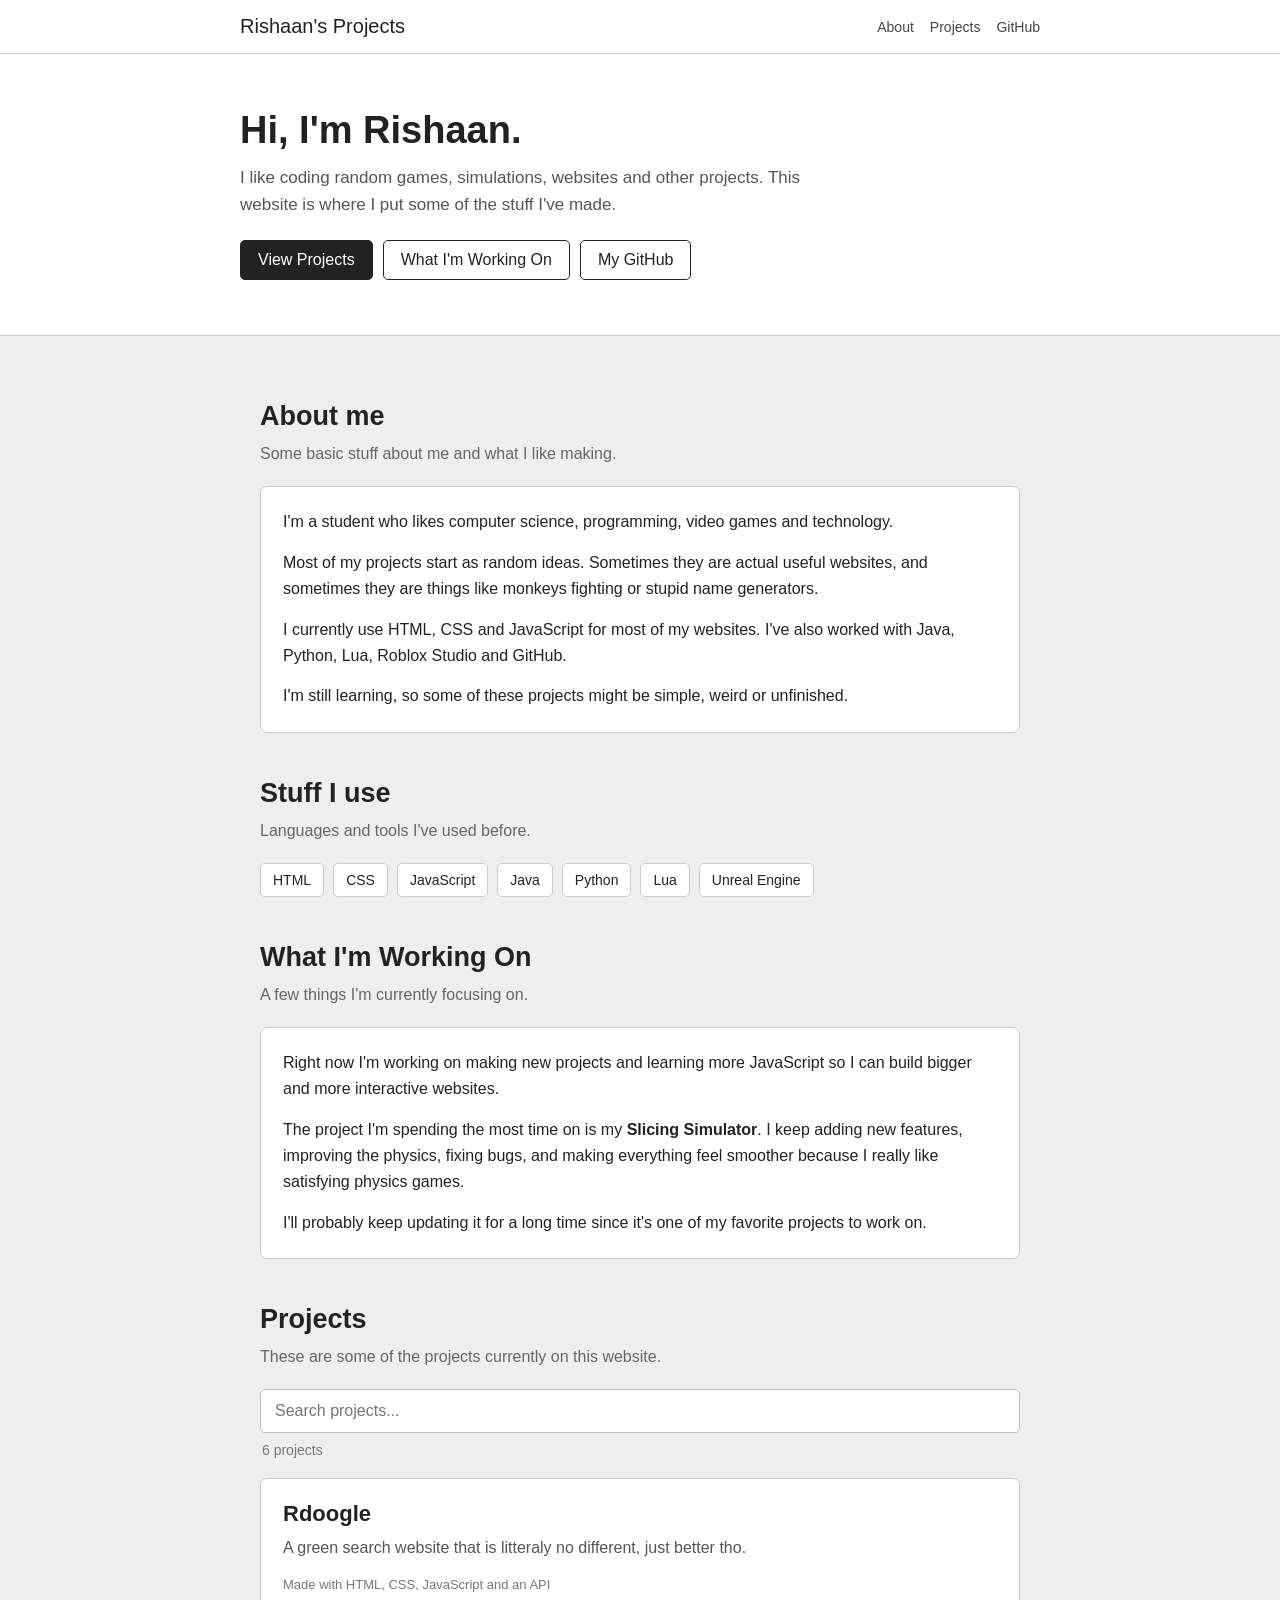
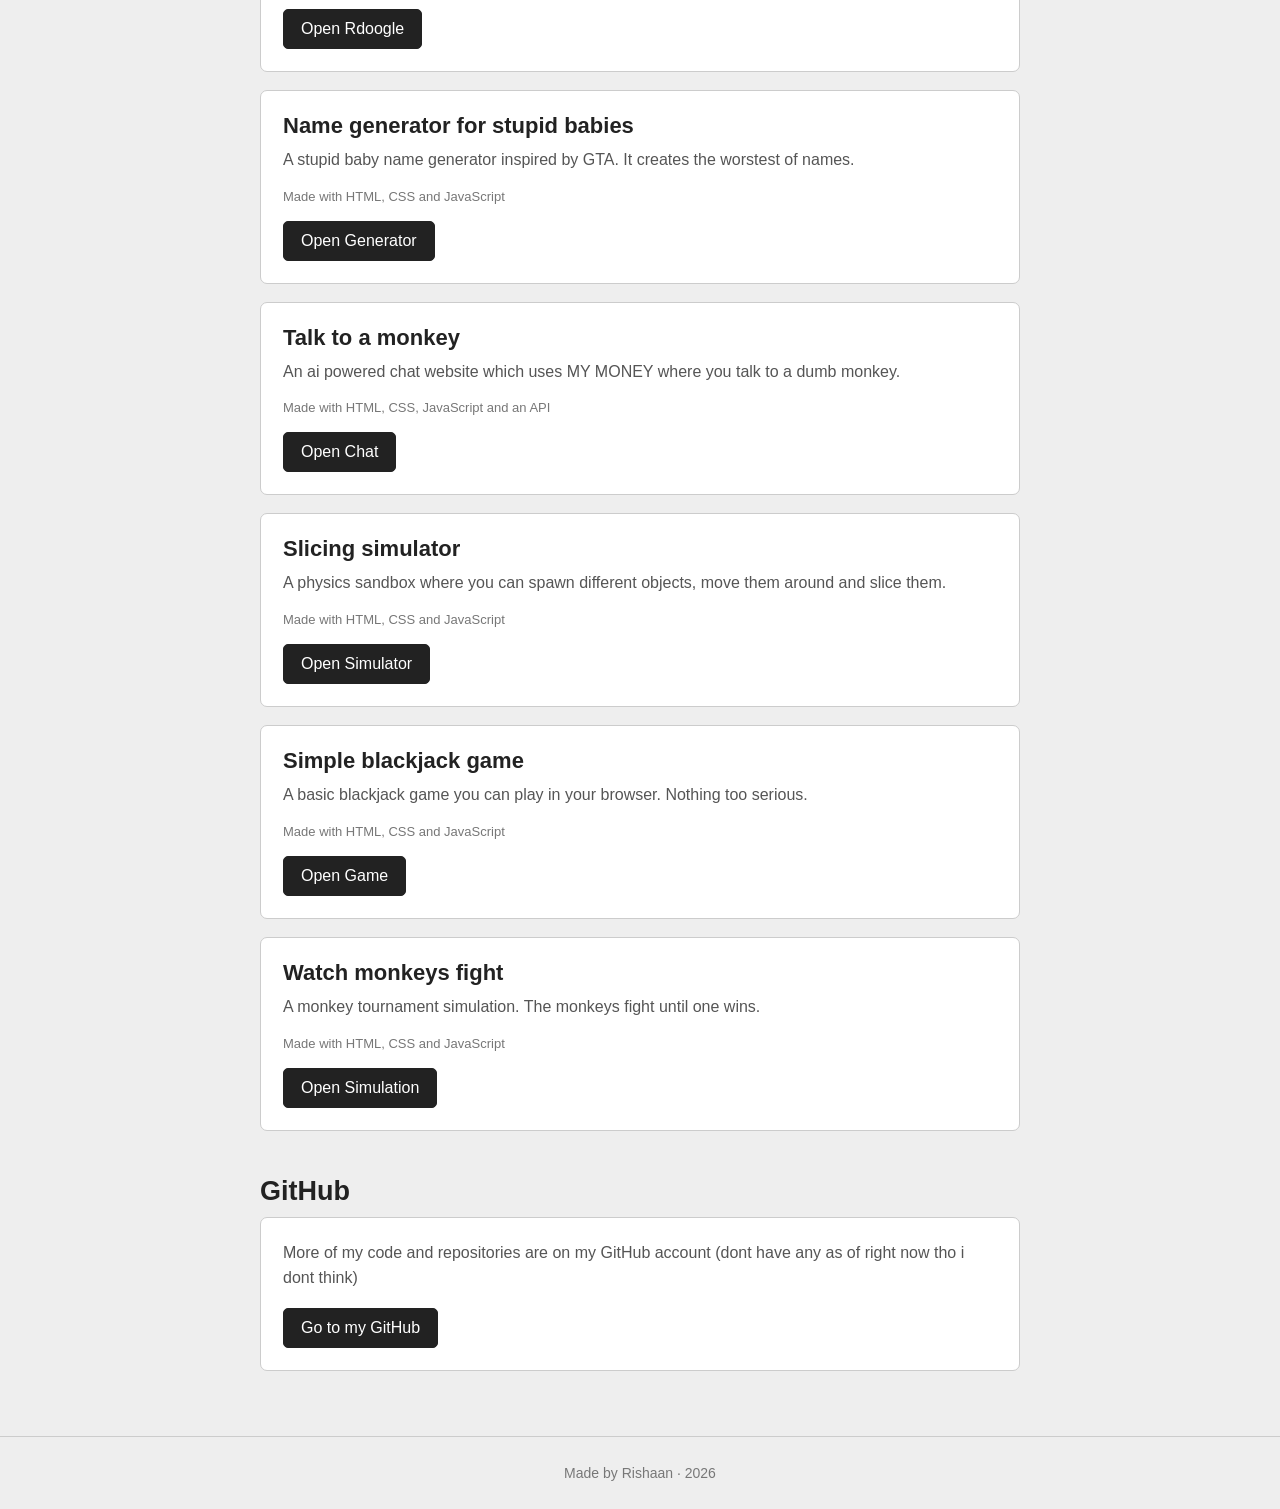
==== index.html @ 5bb7e5e8 "add Rdoogle to portfolio" ====
<!DOCTYPE html>
<html lang="en">
<head>
    <meta charset="UTF-8">
    <meta name="viewport" content="width=device-width, initial-scale=1.0">

    <title>Rishaan's Projects</title>

    <style>
        * {
            box-sizing: border-box;
        }

        html {
            scroll-behavior: smooth;
        }

        body {
            margin: 0;
            font-family: Arial, sans-serif;
            background: #eeeeee;
            color: #222;
        }

        nav {
            padding: 15px 20px;
            background: white;
            border-bottom: 1px solid #ccc;
        }

        .nav-content {
            display: flex;
            justify-content: space-between;
            align-items: center;
            max-width: 800px;
            margin: auto;
        }

        .nav-title {
            margin: 0;
            font-size: 20px;
        }

        .nav-links {
            display: flex;
            gap: 16px;
        }

        .nav-links a {
            color: #444;
            text-decoration: none;
            font-size: 14px;
        }

        .nav-links a:hover {
            text-decoration: underline;
        }

        header {
            padding: 55px 20px;
            background: white;
            border-bottom: 1px solid #ccc;
        }

        .header-content {
            max-width: 800px;
            margin: auto;
        }

        header h1 {
            margin: 0 0 12px;
            font-size: 38px;
        }

        header p {
            max-width: 620px;
            margin: 0;
            color: #555;
            font-size: 17px;
            line-height: 1.6;
        }

        .header-buttons {
            display: flex;
            flex-wrap: wrap;
            gap: 10px;
            margin-top: 22px;
        }

        .button {
            display: inline-block;
            padding: 10px 17px;
            border: 1px solid #222;
            border-radius: 5px;
            color: white;
            background: #222;
            text-decoration: none;
        }

        .button:hover {
            background: #444;
        }

        .button.secondary {
            color: #222;
            background: white;
        }

        .button.secondary:hover {
            background: #eeeeee;
        }

        main {
            max-width: 800px;
            margin: auto;
            padding: 20px;
        }

        section {
            margin: 45px 0;
        }

        section h2 {
            margin: 0 0 10px;
            font-size: 27px;
        }

        .section-description {
            margin: 0 0 20px;
            color: #666;
            line-height: 1.5;
        }

        .about-box {
            padding: 22px;
            border: 1px solid #ccc;
            border-radius: 7px;
            background: white;
        }

        .about-box p {
            margin: 0 0 14px;
            line-height: 1.65;
        }

        .about-box p:last-child {
            margin-bottom: 0;
        }

        .skills {
            display: flex;
            flex-wrap: wrap;
            gap: 9px;
        }

        .skill {
            padding: 8px 12px;
            border: 1px solid #ccc;
            border-radius: 5px;
            background: white;
            font-size: 14px;
        }

        .search-area {
            margin-bottom: 20px;
        }

        #projectSearch {
            width: 100%;
            padding: 12px 14px;
            border: 1px solid #bbb;
            border-radius: 5px;
            background: white;
            font-family: Arial, sans-serif;
            font-size: 16px;
        }

        #projectSearch:focus {
            border-color: #222;
            outline: 2px solid #222;
        }

        #resultCount {
            margin: 9px 2px 0;
            color: #777;
            font-size: 14px;
        }

        .project {
            padding: 22px;
            margin-bottom: 18px;
            border: 1px solid #ccc;
            border-radius: 7px;
            background: white;
        }

        .project h3 {
            margin: 0 0 9px;
            font-size: 22px;
        }

        .project p {
            margin: 0 0 16px;
            color: #555;
            line-height: 1.55;
        }

        .project-info {
            margin-bottom: 17px;
            color: #777;
            font-size: 13px;
        }

        #noResults {
            display: none;
            padding: 25px 0;
            color: #777;
            text-align: center;
        }

        .contact-box {
            padding: 22px;
            border: 1px solid #ccc;
            border-radius: 7px;
            background: white;
        }

        .contact-box p {
            margin: 0 0 17px;
            color: #555;
            line-height: 1.6;
        }

        footer {
            padding: 28px 20px;
            border-top: 1px solid #ccc;
            color: #777;
            text-align: center;
            font-size: 14px;
        }

        @media (max-width: 550px) {
            .nav-links {
                gap: 10px;
            }

            .nav-links a {
                font-size: 13px;
            }

            header {
                padding: 42px 20px;
            }

            header h1 {
                font-size: 32px;
            }

            .project {
                padding: 18px;
            }
        }
    </style>
</head>

<body>

<nav>
    <div class="nav-content">
        <p class="nav-title">Rishaan's Projects</p>

        <div class="nav-links">
            <a href="#about">About</a>
            <a href="#projects">Projects</a>
            <a href="#contact">GitHub</a>
        </div>
    </div>
</nav>

<header>
    <div class="header-content">
        <h1>Hi, I'm Rishaan.</h1>

        <p>
            I like coding random games, simulations, websites and other
            projects. This website is where I put some of the stuff I've made.
        </p>

        <div class="header-buttons">
    <a class="button" href="#projects">
        View Projects
    </a>

    <a class="button secondary" href="#working">
        What I'm Working On
    </a>

    <a
        class="button secondary"
        href="https://github.com/rdogif"
        target="_blank"
        rel="noopener noreferrer"
    >
        My GitHub
    </a>
</div>
    </div>
</header>

<main>

    <section id="about">
        <h2>About me</h2>

        <p class="section-description">
            Some basic stuff about me and what I like making.
        </p>

        <div class="about-box">
            <p>
                I'm a student who likes computer science, programming,
                video games and technology.
            </p>

            <p>
                Most of my projects start as random ideas. Sometimes they are
                actual useful websites, and sometimes they are things like
                monkeys fighting or stupid name generators.
            </p>

            <p>
                I currently use HTML, CSS and JavaScript for most of my
                websites. I've also worked with Java, Python, Lua, Roblox
                Studio and GitHub.
            </p>

            <p>
                I'm still learning, so some of these projects might be simple,
                weird or unfinished.
            </p>
        </div>
    </section>

    <section id="skills">
        <h2>Stuff I use</h2>

        <p class="section-description">
            Languages and tools I've used before.
        </p>

        <div class="skills">
            <span class="skill">HTML</span>
            <span class="skill">CSS</span>
            <span class="skill">JavaScript</span>
            <span class="skill">Java</span>
            <span class="skill">Python</span>
            <span class="skill">Lua</span>
 <span class="skill">Unreal Engine</span>

        </div>
    </section>
<section id="working">
    <h2>What I'm Working On</h2>

    <p class="section-description">
        A few things I'm currently focusing on.
    </p>

    <div class="about-box">
        <p>
            Right now I'm working on making new projects and learning more
            JavaScript so I can build bigger and more interactive websites.
        </p>

        <p>
            The project I'm spending the most time on is my
            <strong>Slicing Simulator</strong>. I keep adding new features,
            improving the physics, fixing bugs, and making everything feel
            smoother because I really like satisfying physics games.
        </p>

        <p>
            I'll probably keep updating it for a long time since it's one of
            my favorite projects to work on.
        </p>
    </div>
</section>
    <section id="projects">
        <h2>Projects</h2>

        <p class="section-description">
            These are some of the projects currently on this website.
        </p>

        <div class="search-area">
            <input
                type="search"
                id="projectSearch"
                placeholder="Search projects..."
                aria-label="Search projects"
                autocomplete="off"
            >

            <p id="resultCount"></p>
        </div>

        <div id="projectContainer">

            <div class="project">
                <h3>Rdoogle</h3>

                <p>
                    A green search website that is litteraly no different,
                    just better tho.
                </p>

                <div class="project-info">
                    Made with HTML, CSS, JavaScript and an API
                </div>

                <a class="button" href="rdoogle/">
                    Open Rdoogle
                </a>
            </div>

            <div class="project">
                <h3>Name generator for stupid babies</h3>

                <p>
                    A stupid baby name generator inspired by GTA.
                    It creates the worstest of names.
                </p>

                <div class="project-info">
                    Made with HTML, CSS and JavaScript
                </div>

                <a class="button" href="gtabrr/">
                    Open Generator
                </a>
            </div>

            <div class="project">
                <h3>Talk to a monkey</h3>

                <p>
                    An ai powered chat website which uses MY MONEY where you talk to a dumb monkey.
            
                </p>

                <div class="project-info">
                    Made with HTML, CSS, JavaScript and an API
                </div>

                <a class="button" href="mchat/">
                    Open Chat
                </a>
            </div>

            <div class="project">
                <h3>Slicing simulator</h3>

                <p>
                    A physics sandbox where you can spawn different objects,
                    move them around and slice them.
                </p>

                <div class="project-info">
                    Made with HTML, CSS and JavaScript
                </div>

                <a class="button" href="ssim/">
                    Open Simulator
                </a>
            </div>

            <div class="project">
                <h3>Simple blackjack game</h3>

                <p>
                    A basic blackjack game you can play in your browser.
                    Nothing too serious.
                </p>

                <div class="project-info">
                    Made with HTML, CSS and JavaScript
                </div>

                <a class="button" href="blackjack/">
                    Open Game
                </a>
            </div>

            <div class="project">
                <h3>Watch monkeys fight</h3>

                <p>
                    A monkey tournament simulation.
                    The monkeys fight until one wins.
                </p>

                <div class="project-info">
                    Made with HTML, CSS and JavaScript
                </div>

                <a class="button" href="mfight/">
                    Open Simulation
                </a>
            </div>

            <p id="noResults">
                No projects found.
            </p>

        </div>
    </section>

    <section id="contact">
        <h2>GitHub</h2>

        <div class="contact-box">
            <p>
                More of my code and repositories are on my GitHub account (dont have any as of right now tho i dont think)
            </p>

            <a
                class="button"
                href="https://github.com/rdogif"
                target="_blank"
                rel="noopener noreferrer"
            >
                Go to my GitHub
            </a>
        </div>
    </section>

</main>

<footer>
    Made by Rishaan · <span id="year"></span>
</footer>

<script>
    const searchBar = document.getElementById("projectSearch");
    const projects = document.querySelectorAll(".project");
    const noResults = document.getElementById("noResults");
    const resultCount = document.getElementById("resultCount");
    const year = document.getElementById("year");

    function updateSearch() {
        const searchText = searchBar.value.toLowerCase().trim();
        let visibleProjects = 0;

        projects.forEach(function (project) {
            const projectText = project.textContent.toLowerCase();
            const matchesSearch = projectText.includes(searchText);

            if (matchesSearch) {
                project.style.display = "block";
                visibleProjects++;
            } else {
                project.style.display = "none";
            }
        });

        if (visibleProjects === 0) {
            noResults.style.display = "block";
        } else {
            noResults.style.display = "none";
        }

        if (visibleProjects === 1) {
            resultCount.textContent = "1 project";
        } else {
            resultCount.textContent = visibleProjects + " projects";
        }
    }

    searchBar.addEventListener("input", updateSearch);

    year.textContent = new Date().getFullYear();

    updateSearch();
</script>

</body>
</html>
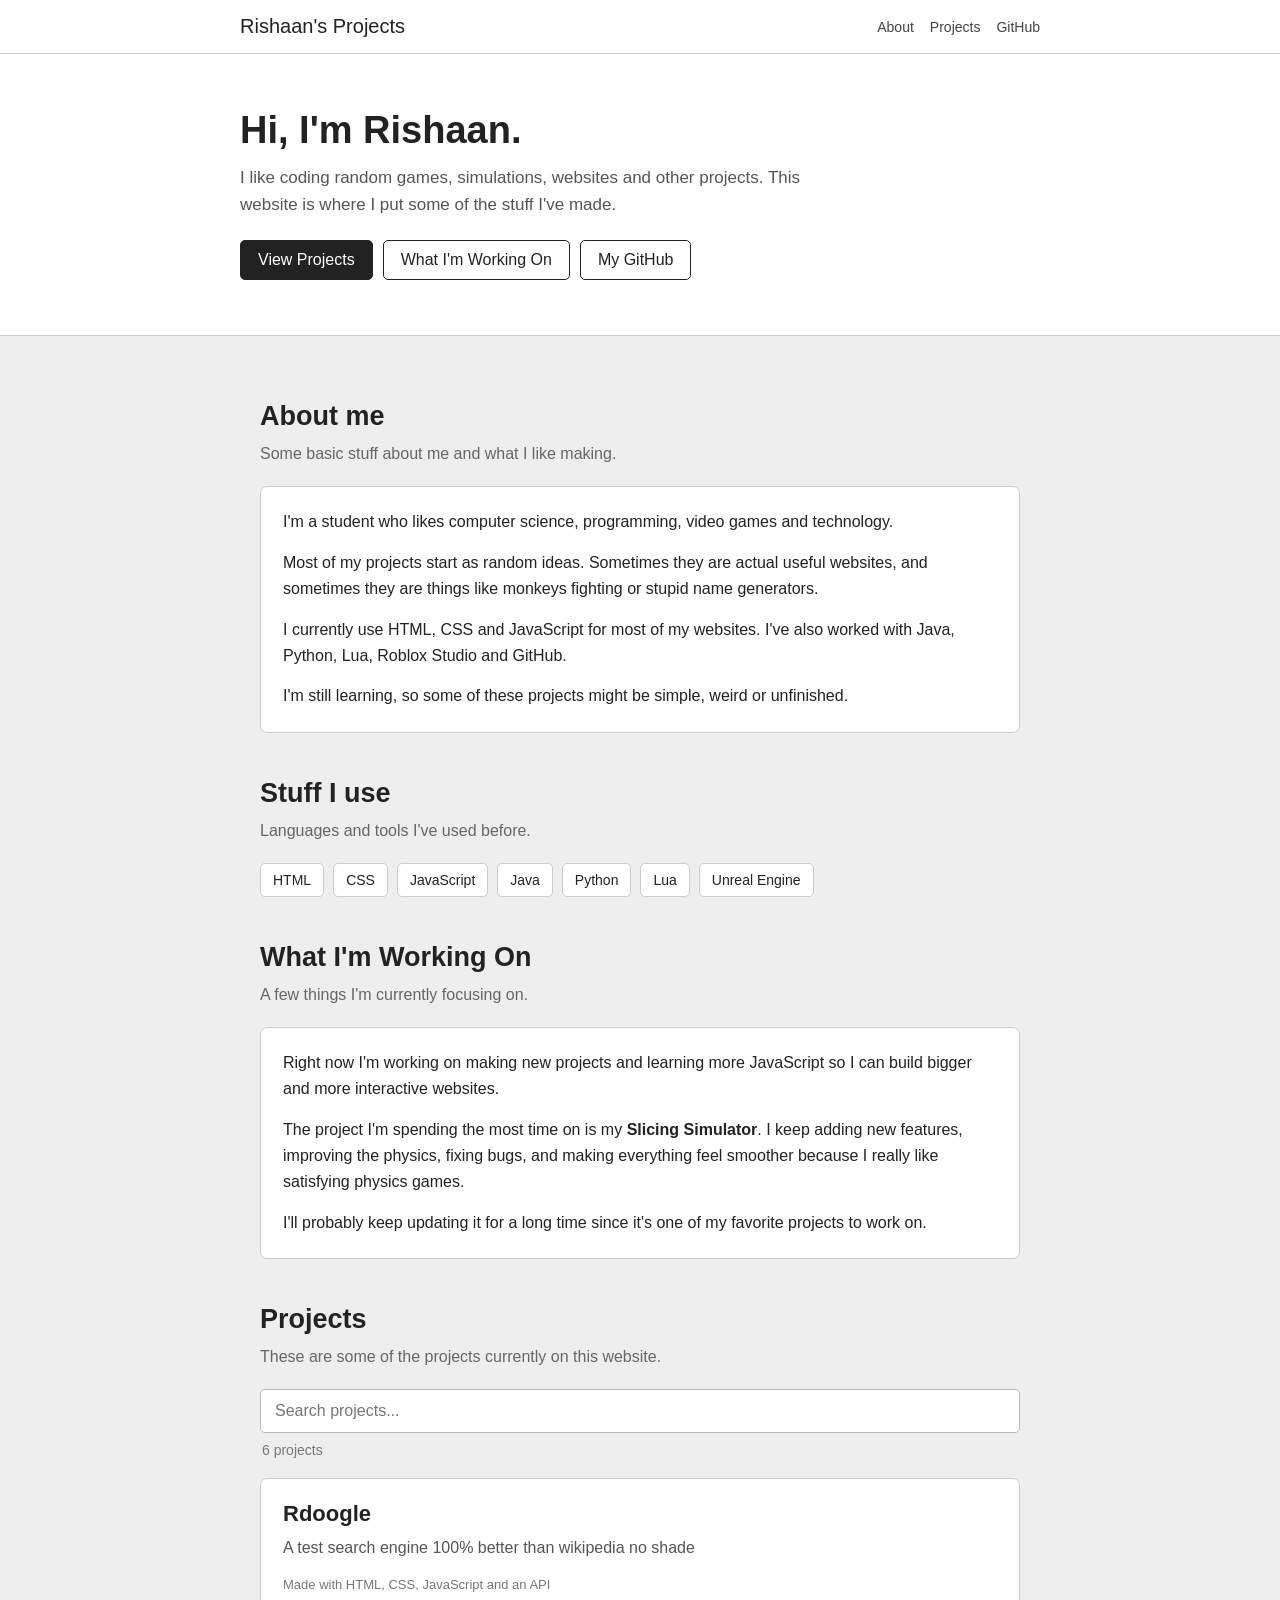
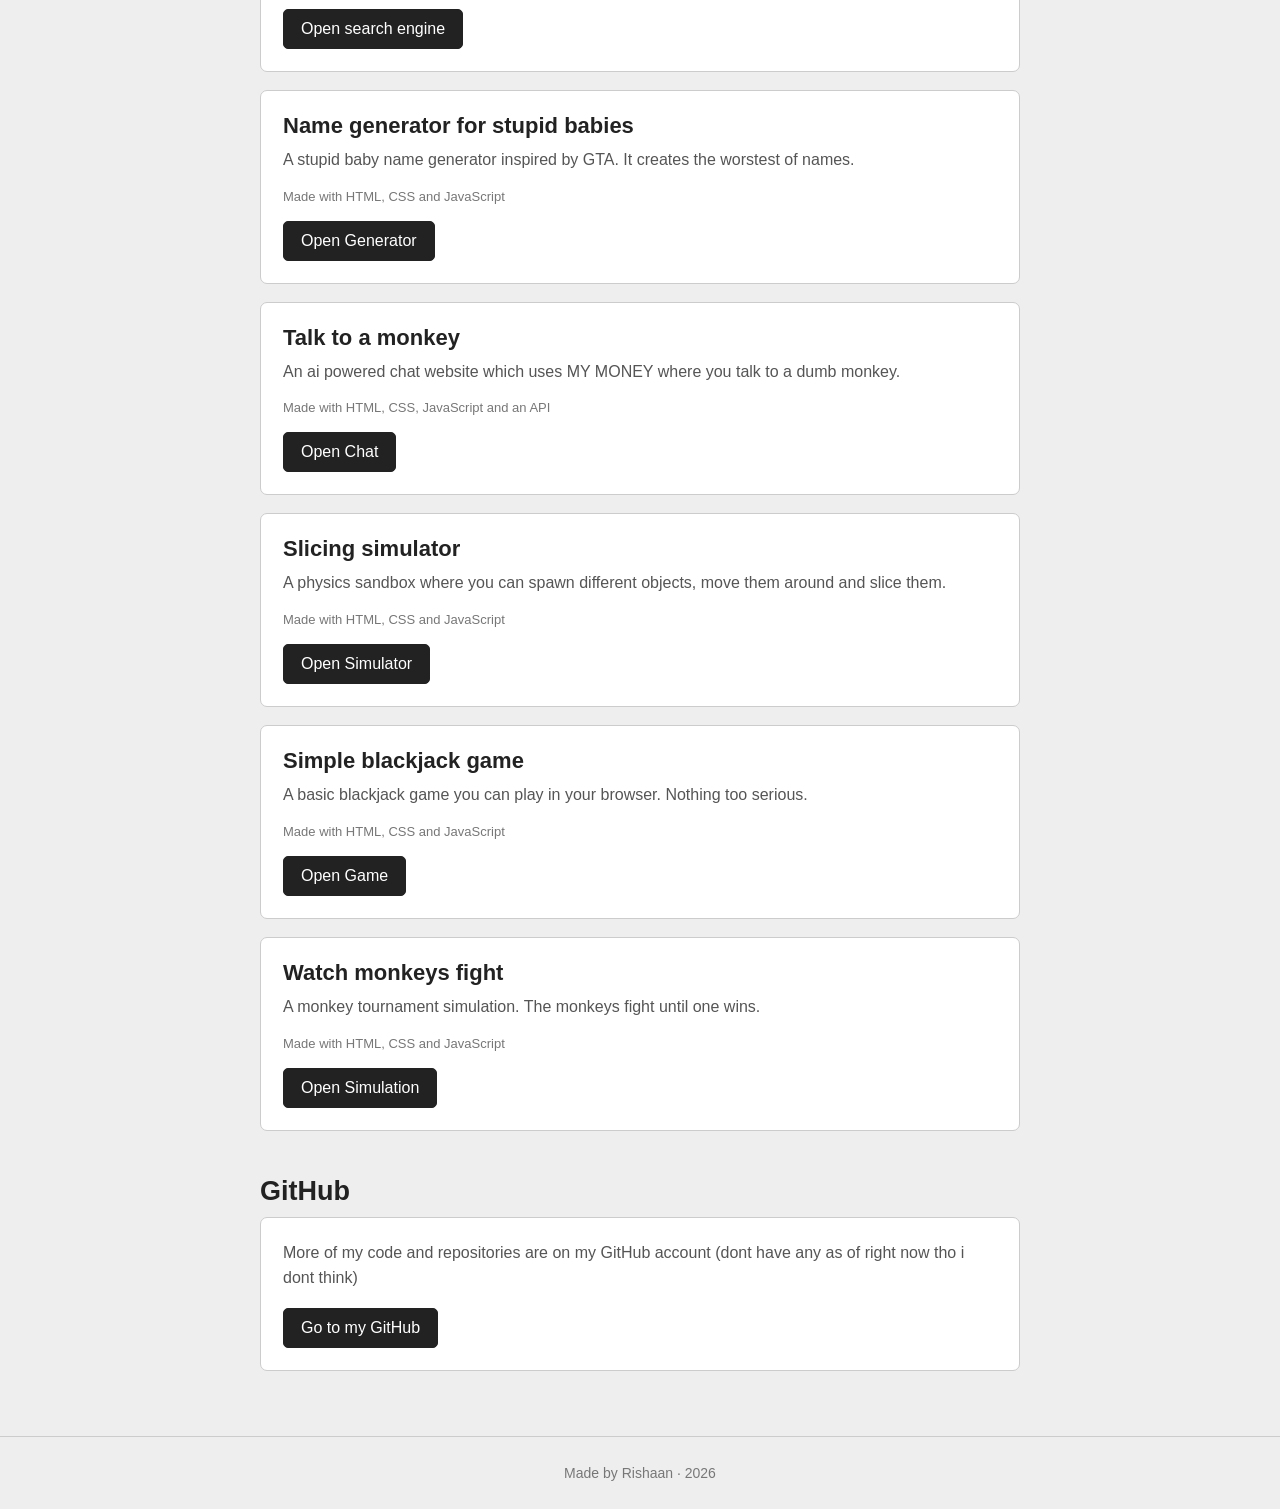
==== commit c4cc7e28: "Revise project description and link text" ====
--- a/index.html
+++ b/index.html
@@ -410,8 +410,7 @@
                 <h3>Rdoogle</h3>
 
                 <p>
-                    A green search website that is litteraly no different,
-                    just better tho.
+                    A test search engine 100% better than wikipedia no shade
                 </p>
 
                 <div class="project-info">
@@ -419,7 +418,7 @@
                 </div>
 
                 <a class="button" href="rdoogle/">
-                    Open Rdoogle
+                    Open search engine
                 </a>
             </div>
 
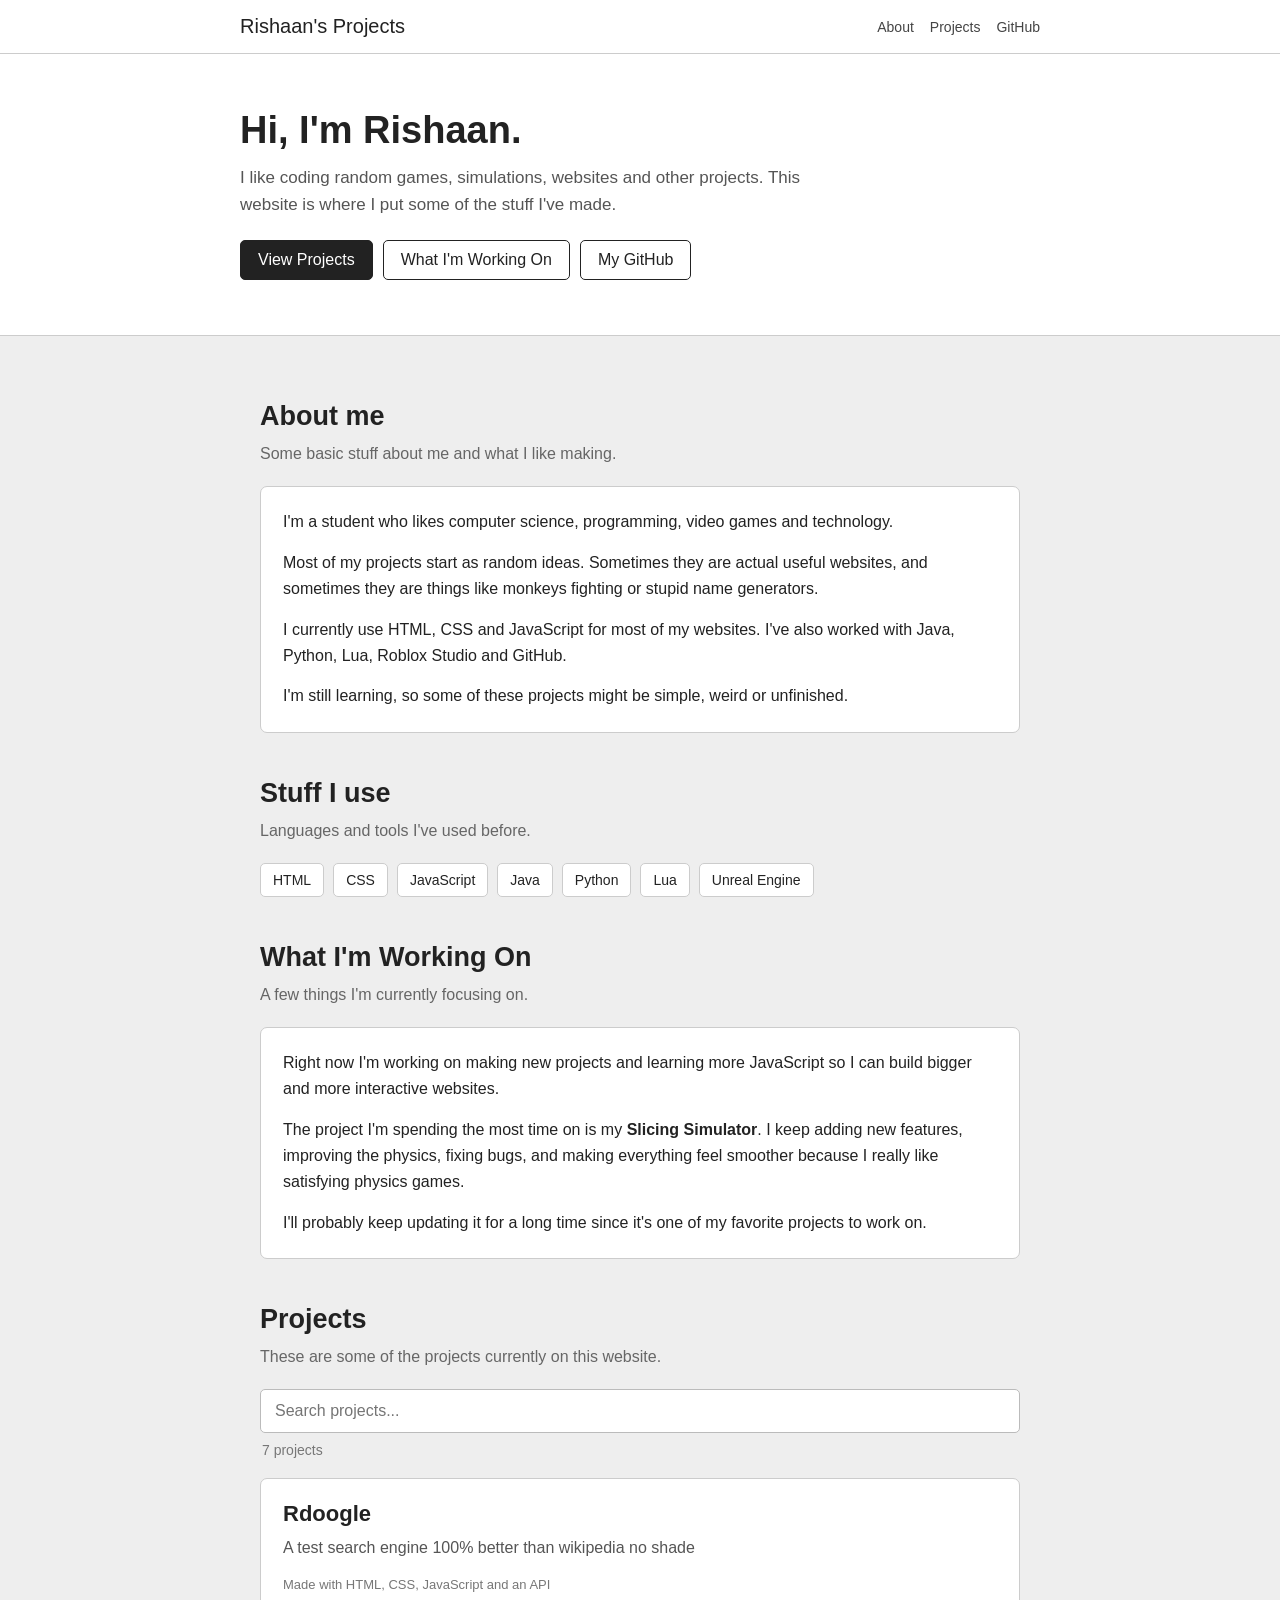
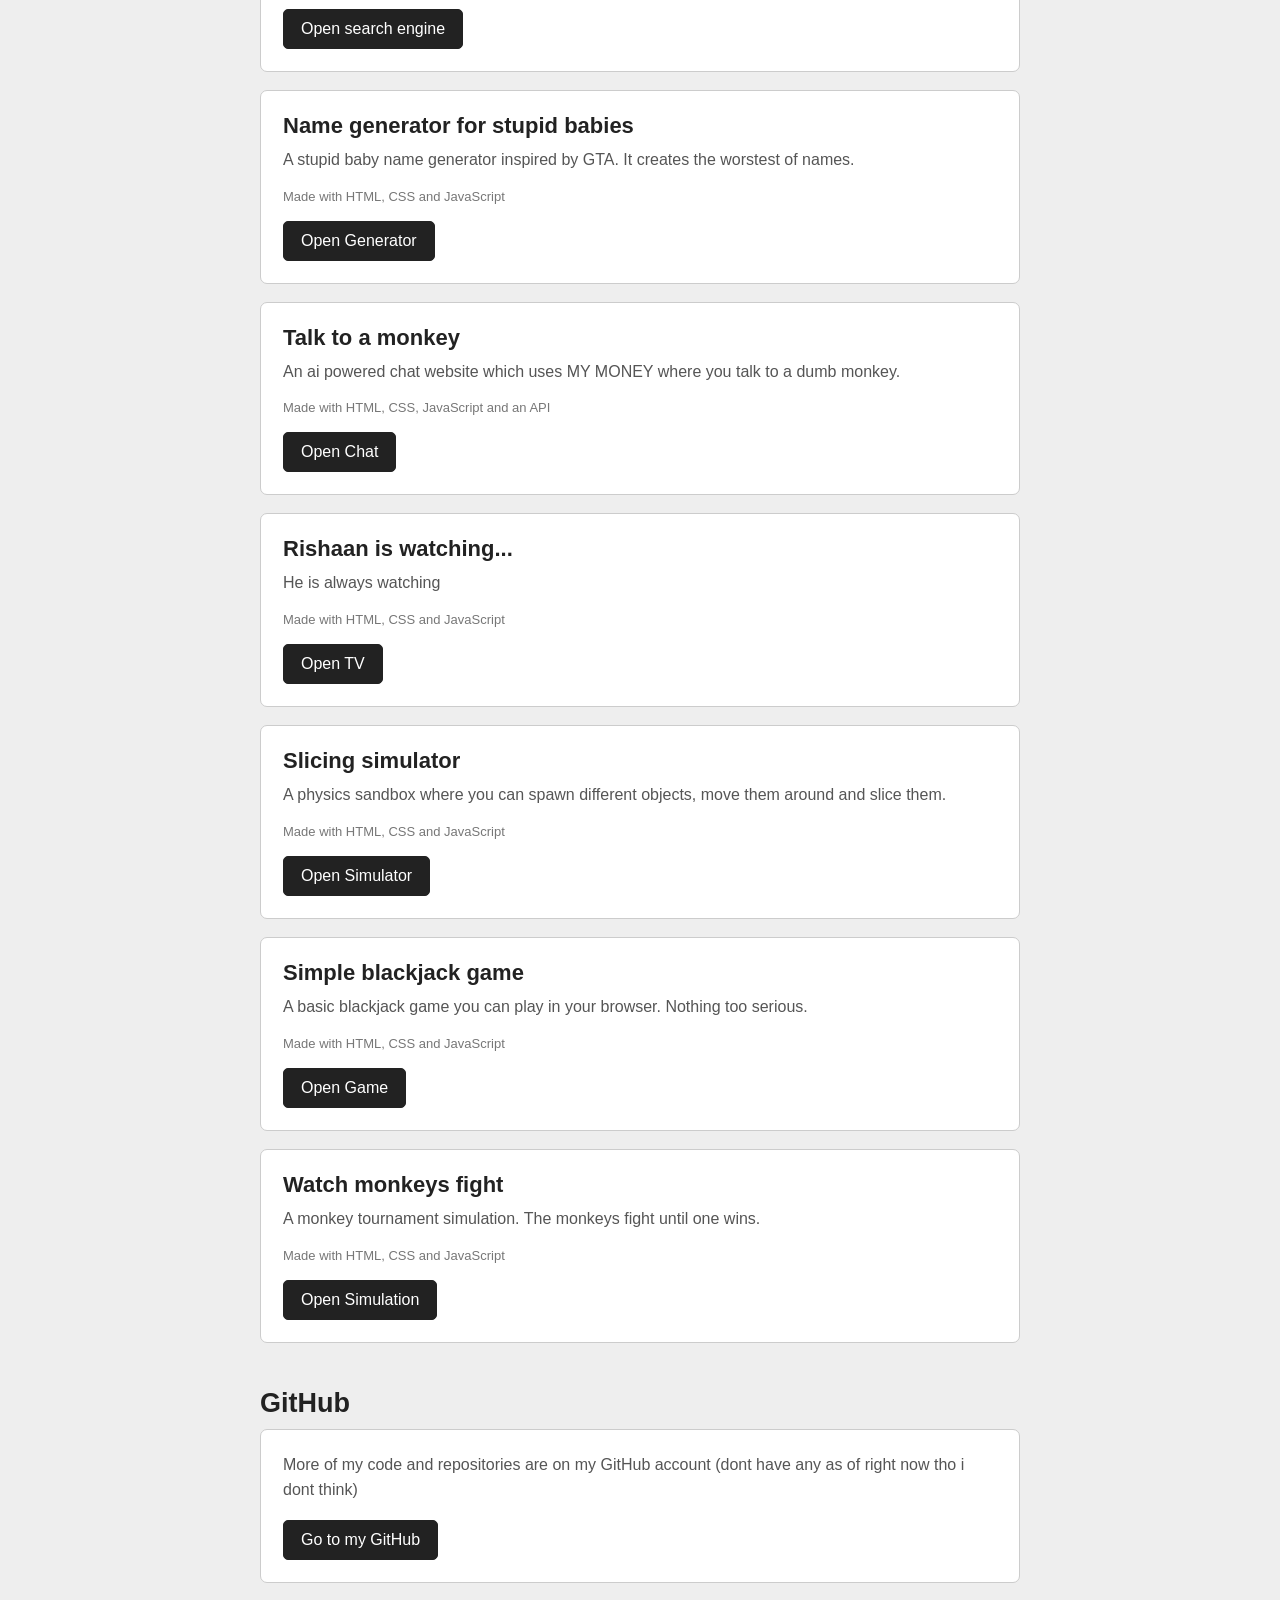
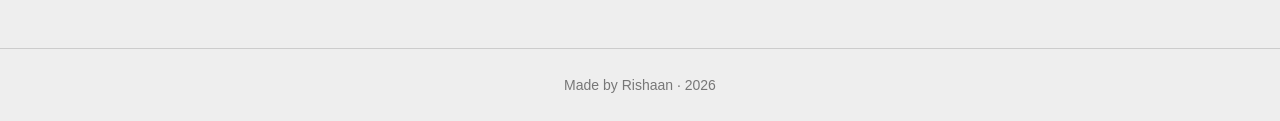
==== commit 7349f21e: "Add project section for Rishaan's watching status" ====
--- a/index.html
+++ b/index.html
@@ -456,6 +456,23 @@
                 </a>
             </div>
 
+   <div class="project">
+                <h3>Rishaan is watching...</h3>
+
+                <p>
+                    He is always watching
+                </p>
+
+                <div class="project-info">
+                    Made with HTML, CSS and JavaScript
+                </div>
+
+                <a class="button" href="gtabrr/">
+                    Open TV
+                </a>
+            </div>
+
+            
             <div class="project">
                 <h3>Slicing simulator</h3>
 
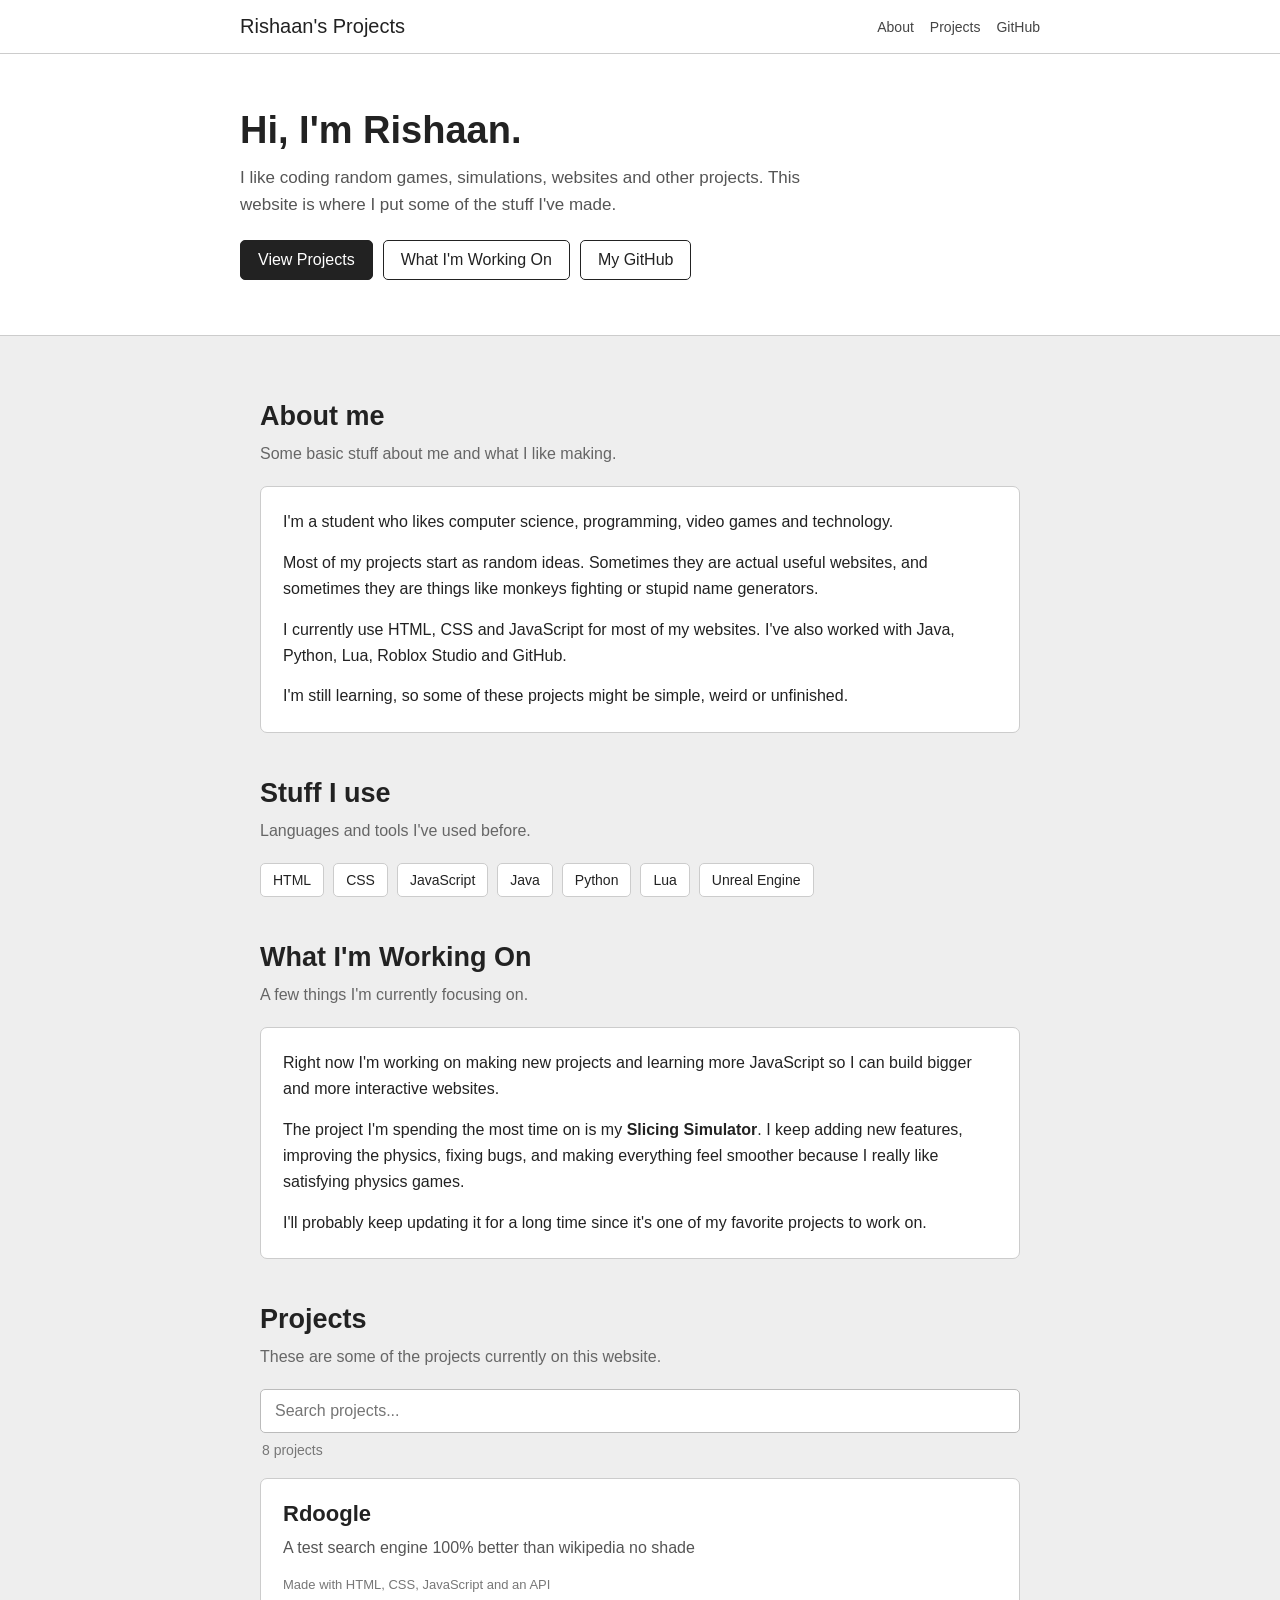
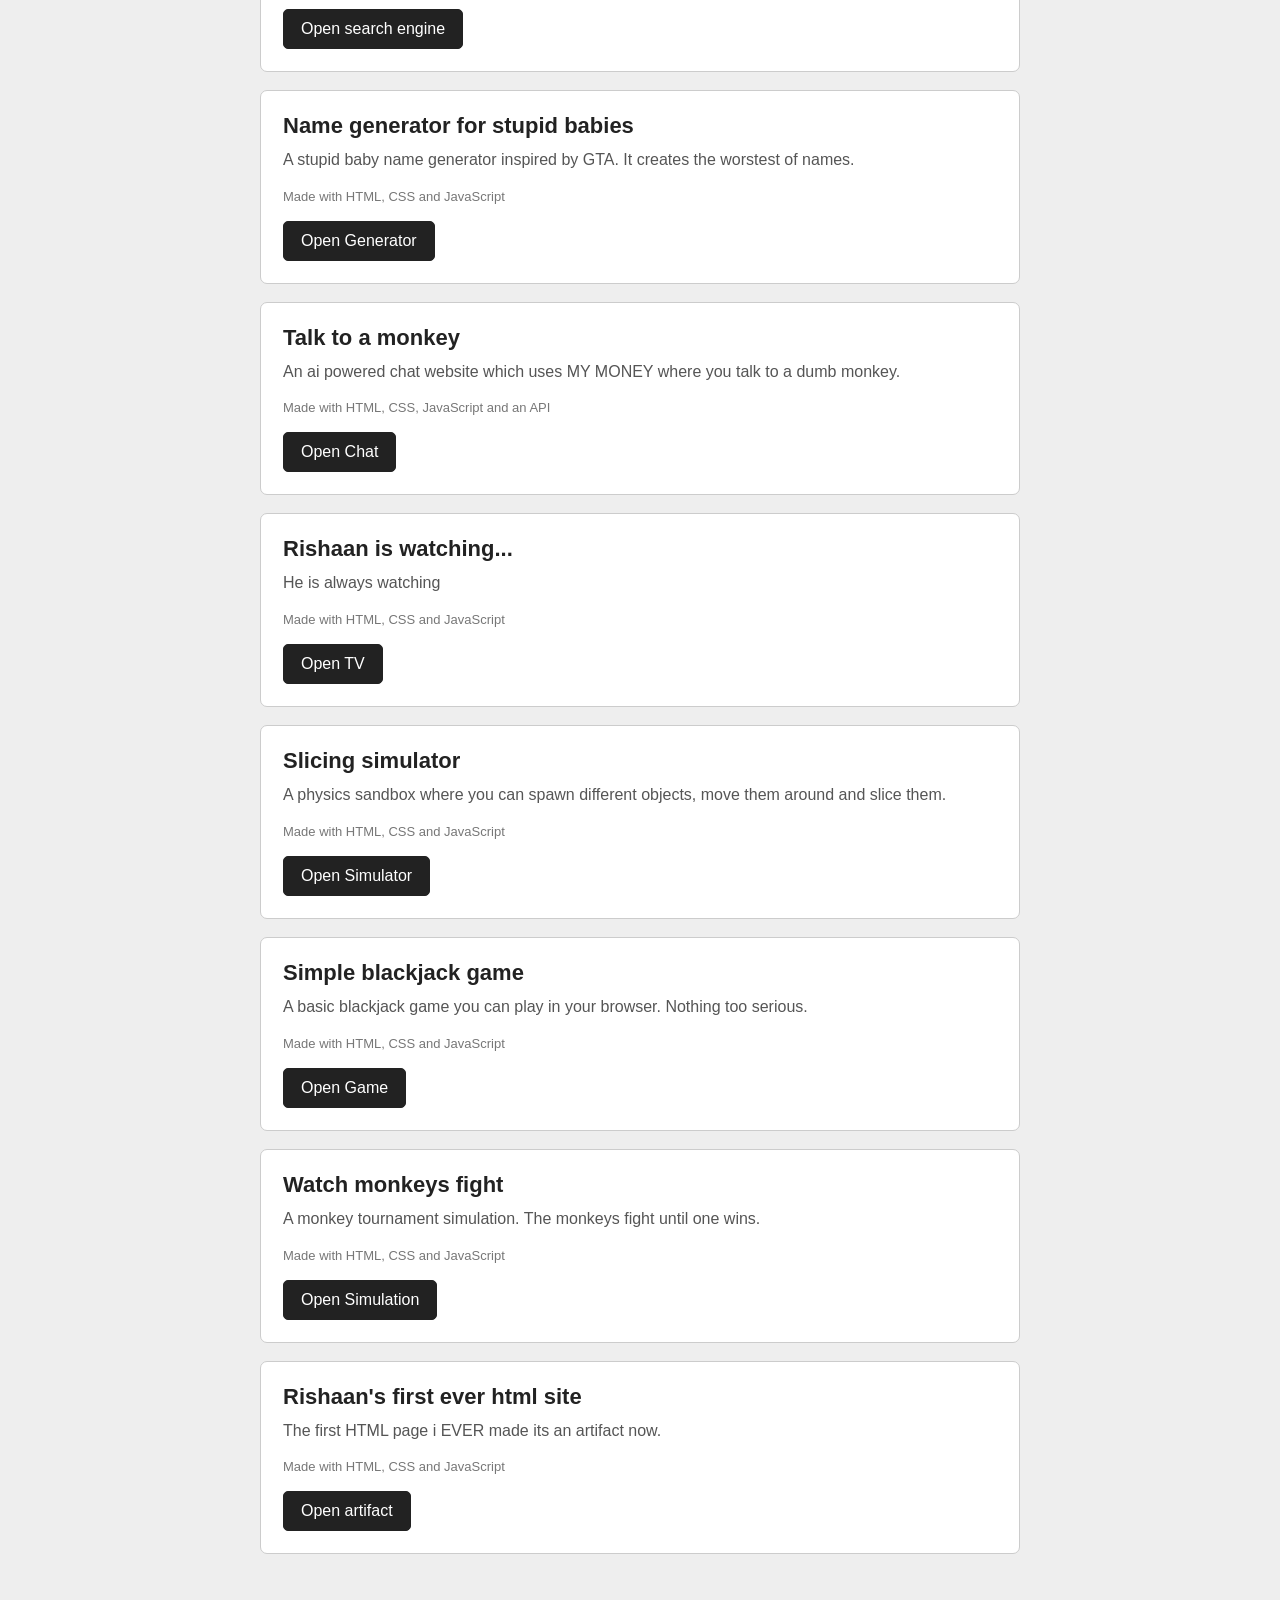
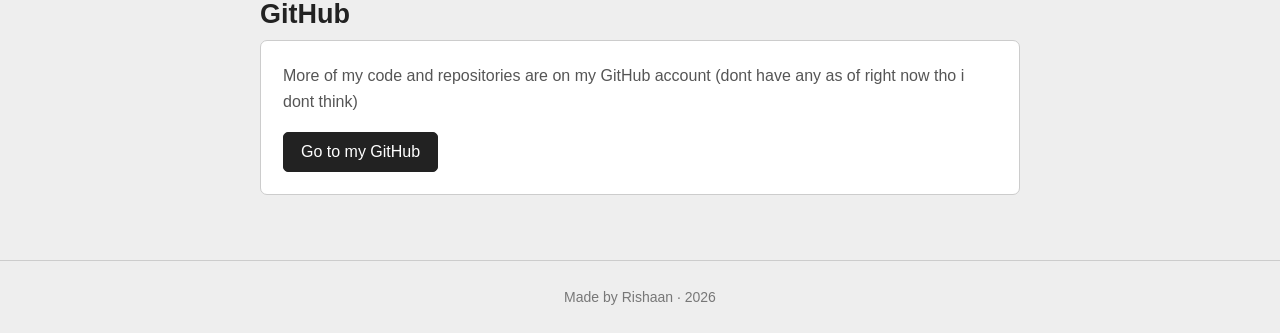
==== commit a3ef9421: "Add project section for Rishaan's first HTML site" ====
--- a/index.html
+++ b/index.html
@@ -7,6 +7,15 @@
     <title>Rishaan's Projects</title>
 
     <style>
+        html, body {
+    margin: 0;
+    scrollbar-width: none; /* Firefox */
+}
+
+html::-webkit-scrollbar,
+body::-webkit-scrollbar {
+    display: none; /* Chrome, Edge, Safari */
+}
         * {
             box-sizing: border-box;
         }
@@ -467,7 +476,7 @@
                     Made with HTML, CSS and JavaScript
                 </div>
 
-                <a class="button" href="gtabrr/">
+                <a class="button" href="riw/">
                     Open TV
                 </a>
             </div>
@@ -523,6 +532,24 @@
                     Open Simulation
                 </a>
             </div>
+
+            <div class="project">
+                <h3>Rishaan's first ever html site</h3>
+
+                <p>
+                    The first HTML page i EVER made
+                    its an artifact now.
+                </p>
+
+                <div class="project-info">
+                    Made with HTML, CSS and JavaScript
+                </div>
+
+                <a class="button" href="first/">
+                    Open artifact
+                </a>
+            </div>
+            
 
             <p id="noResults">
                 No projects found.
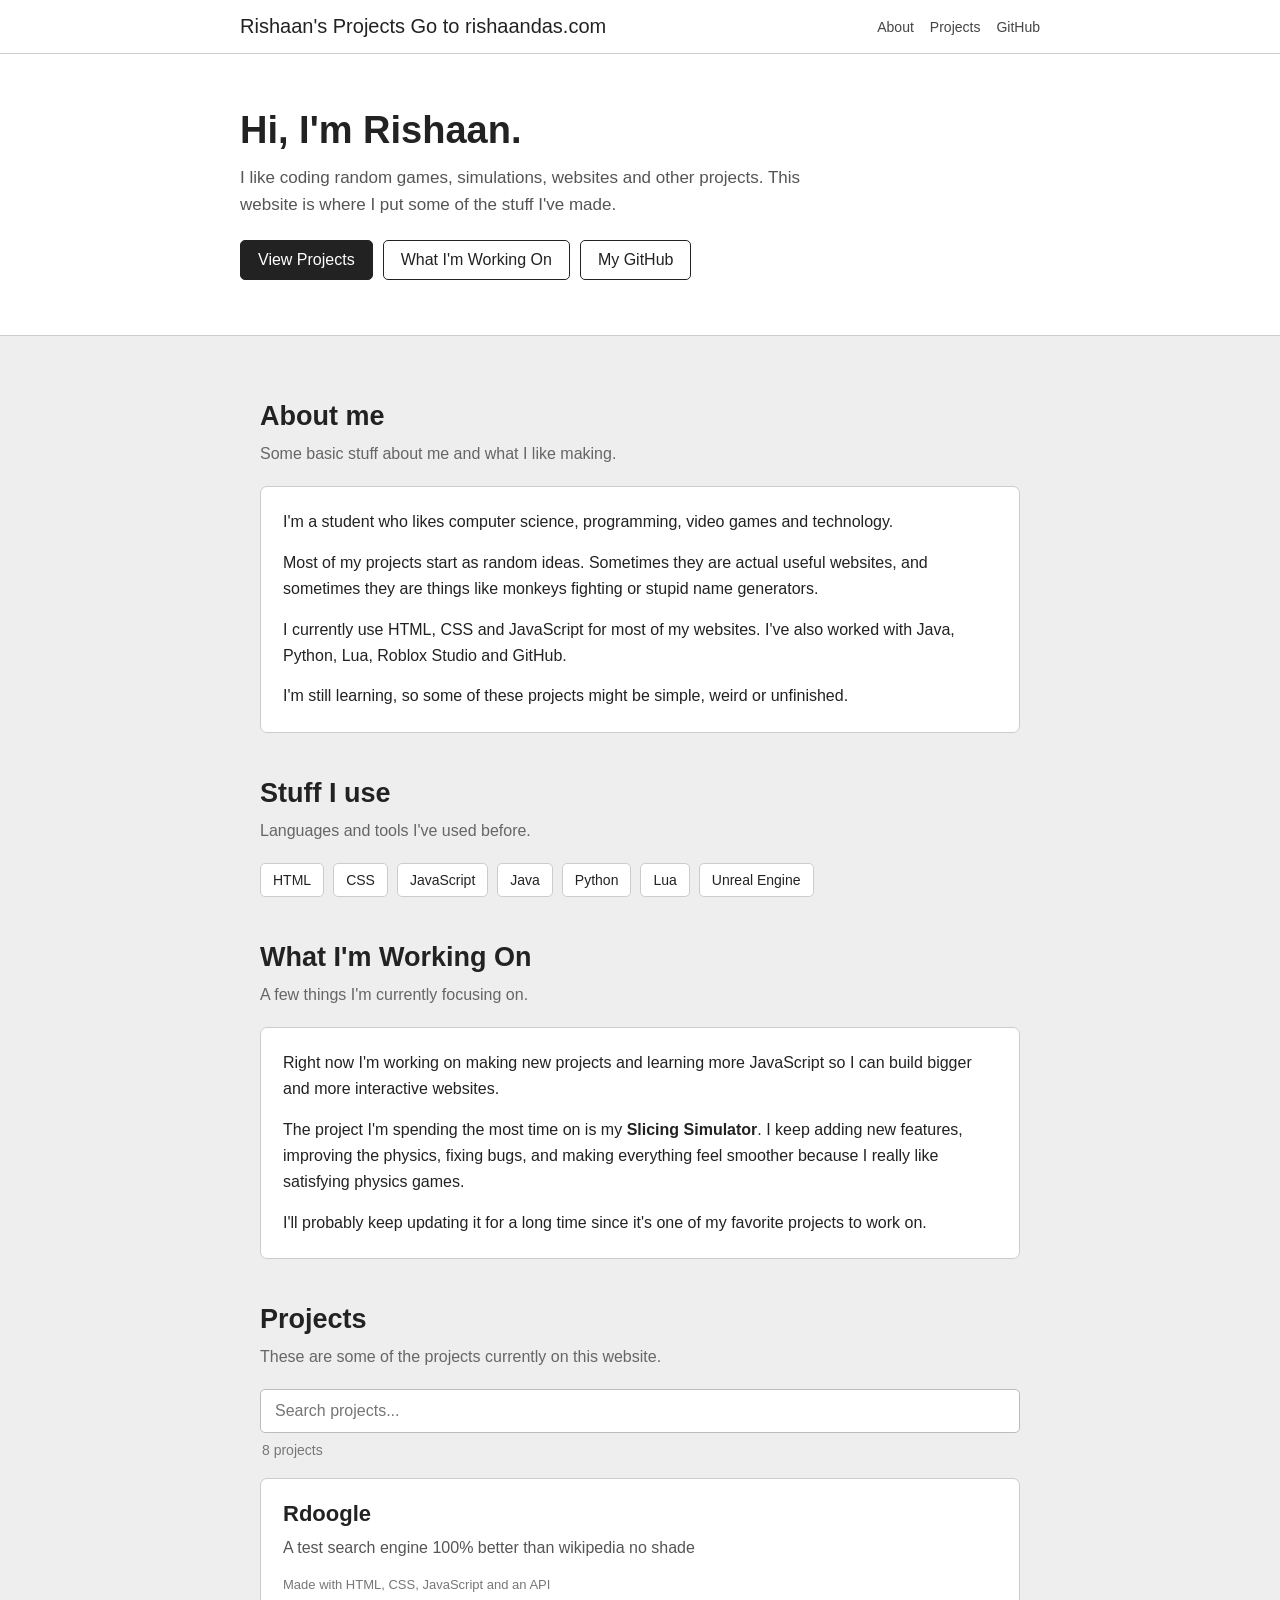
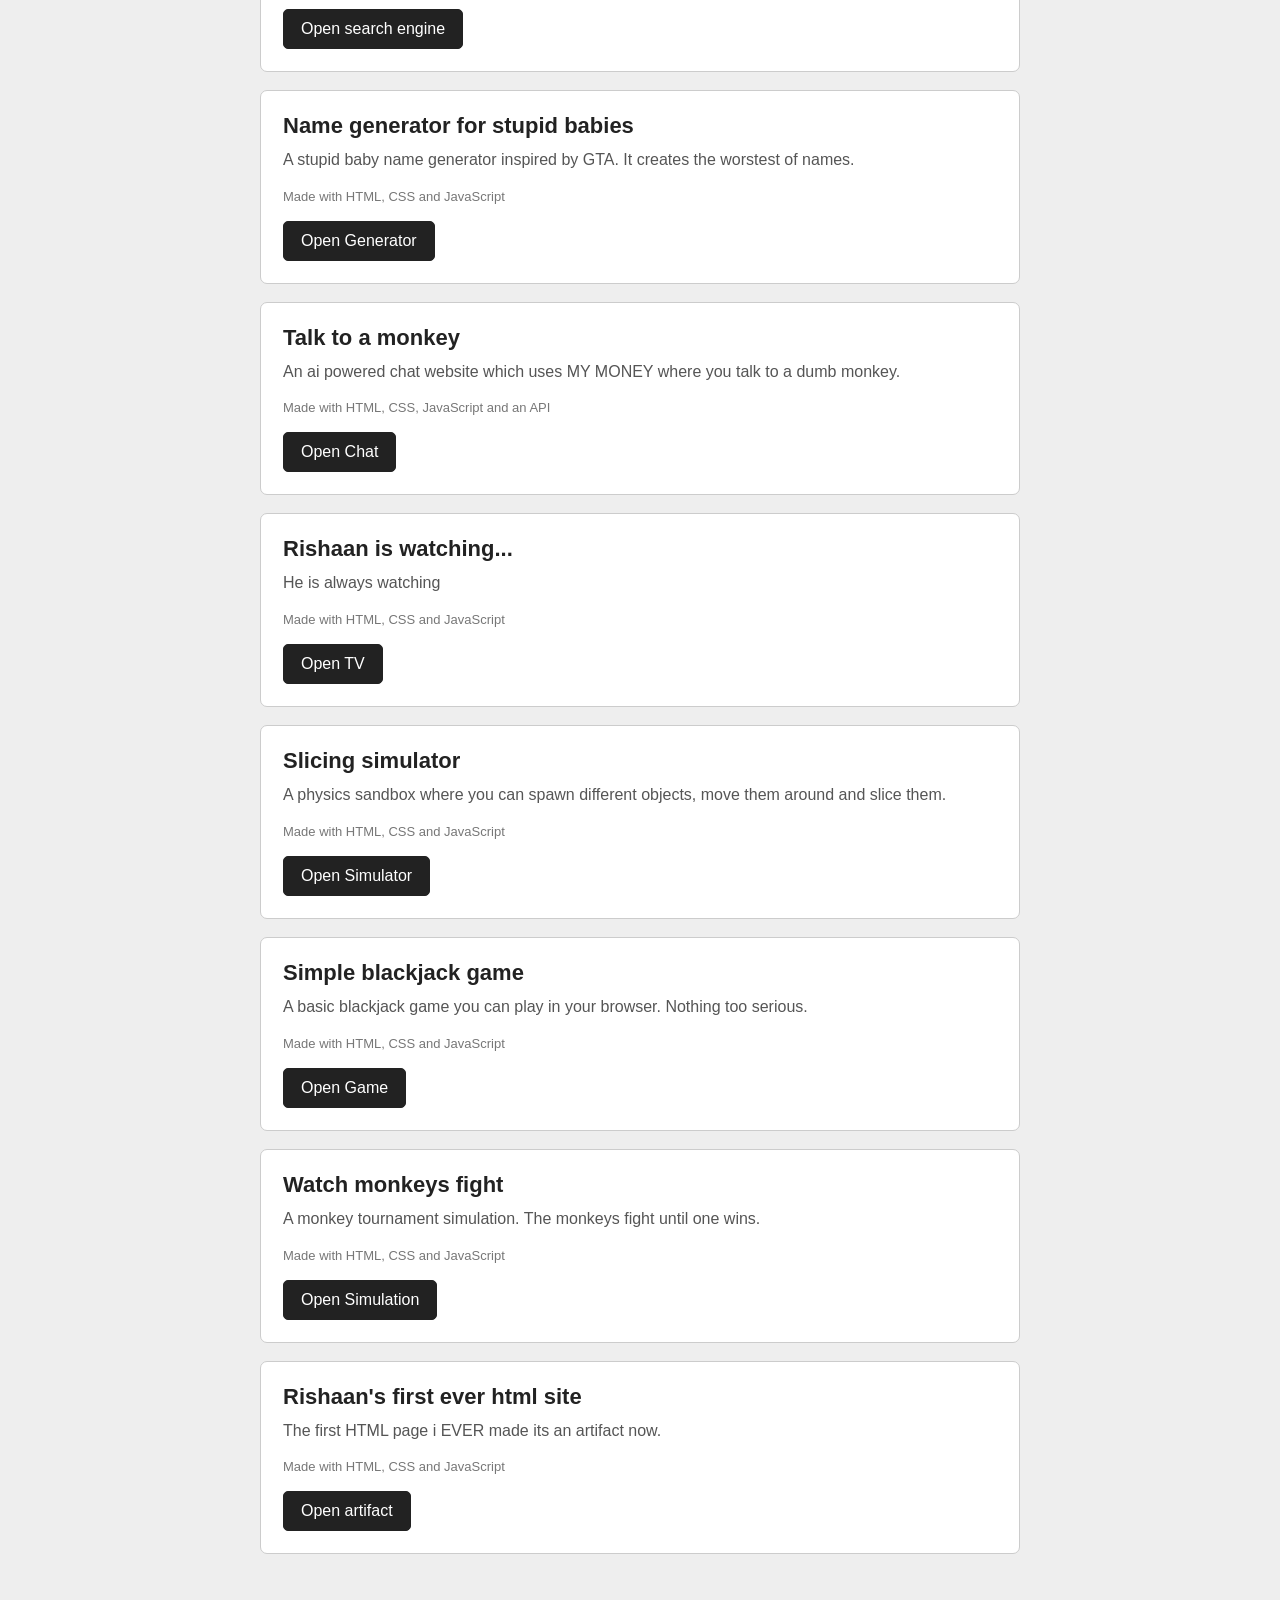
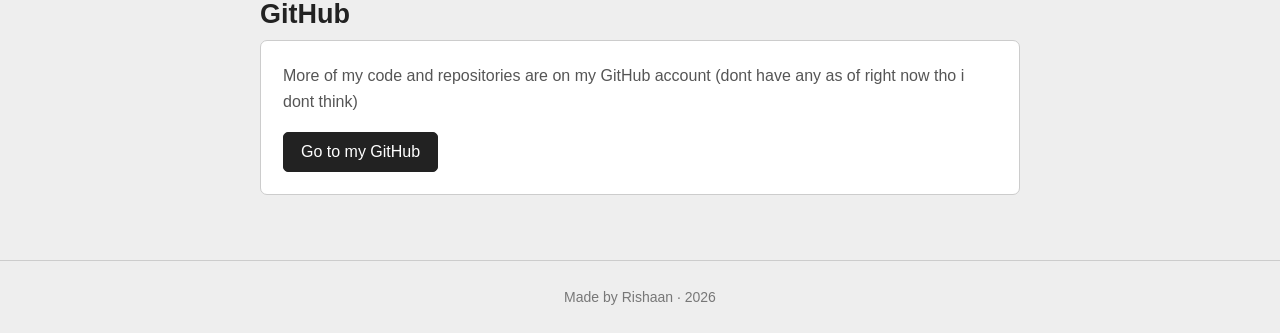
==== commit 7a19f8ab: "Update navigation title with additional link" ====
--- a/index.html
+++ b/index.html
@@ -276,7 +276,7 @@
 
 <nav>
     <div class="nav-content">
-        <p class="nav-title">Rishaan's Projects</p>
+        <p class="nav-title">Rishaan's Projects       Go to rishaandas.com</p>
 
         <div class="nav-links">
             <a href="#about">About</a>
